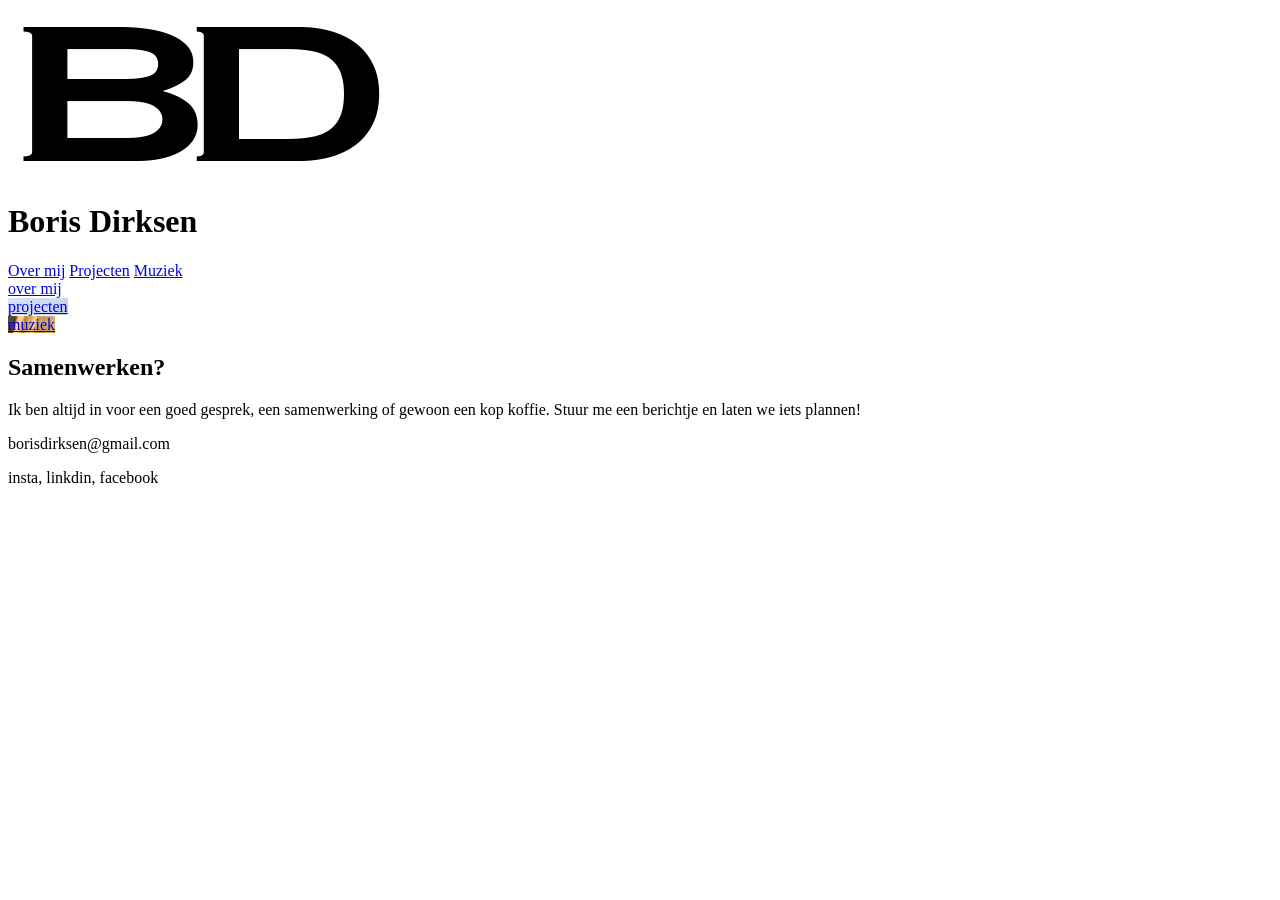
==== index.html @ 9bb9c101 "Add files via upload" ====
<!DOCTYPE html>
<html lang="nl">

<head>
    <meta charset="UTF-8">
    <meta name="viewport" content="width=device-width, initial-scale=1.0">
    <title>BorisDirksen - Home</title>
    <link rel="stylesheet" href="css/style.css">
    <link rel="stylesheet" href="css/reset.css">
</head>

<body>
    <header class="main-header">
        <a href="index.html" class="brand"><img src="assets/logo-boris.png" alt="Boris Dirksen" class="logo-bd"></a>
        <h1 class="brand">Boris Dirksen</h1>
        <nav class="top-nav">
            <a href="over.html">Over mij</a>
            <a href="projecten.html">Projecten</a>
            <a href="muziek.html">Muziek</a>
        </nav>
    </header>

    <main>
        <section class="hero-grid">
            <a class="card" href="over.html" style="background-image:url('assets/new-over.jpg')">
                <div class="card-overlay"></div>
                <span class="card-text">over mij</span>
            </a>

            <a class="card" href="projecten.html" style="background-image:url('assets/projecten.png')">
                <div class="card-overlay"></div>
                <span class="card-text">projecten</span>
            </a>

            <a class="card" href="muziek.html" style="background-image:url('assets/boris.png')">
                <div class="card-overlay"></div>
                <span class="card-text">muziek</span>
            </a>
        </section>

        <div class="koffie">
            <h2>Samenwerken?</h2>
            <p>Ik ben altijd in voor een goed gesprek, een samenwerking of gewoon een kop koffie. Stuur me een berichtje
                en laten we iets plannen!</p>
        </div>

        <footer class="site-footer">
            <p>borisdirksen@gmail.com</p>
            <p>insta, linkdin, facebook</p>
        </footer>
    </main>
    <script src="js/hero-hover.js"></script>
</body>

</html>
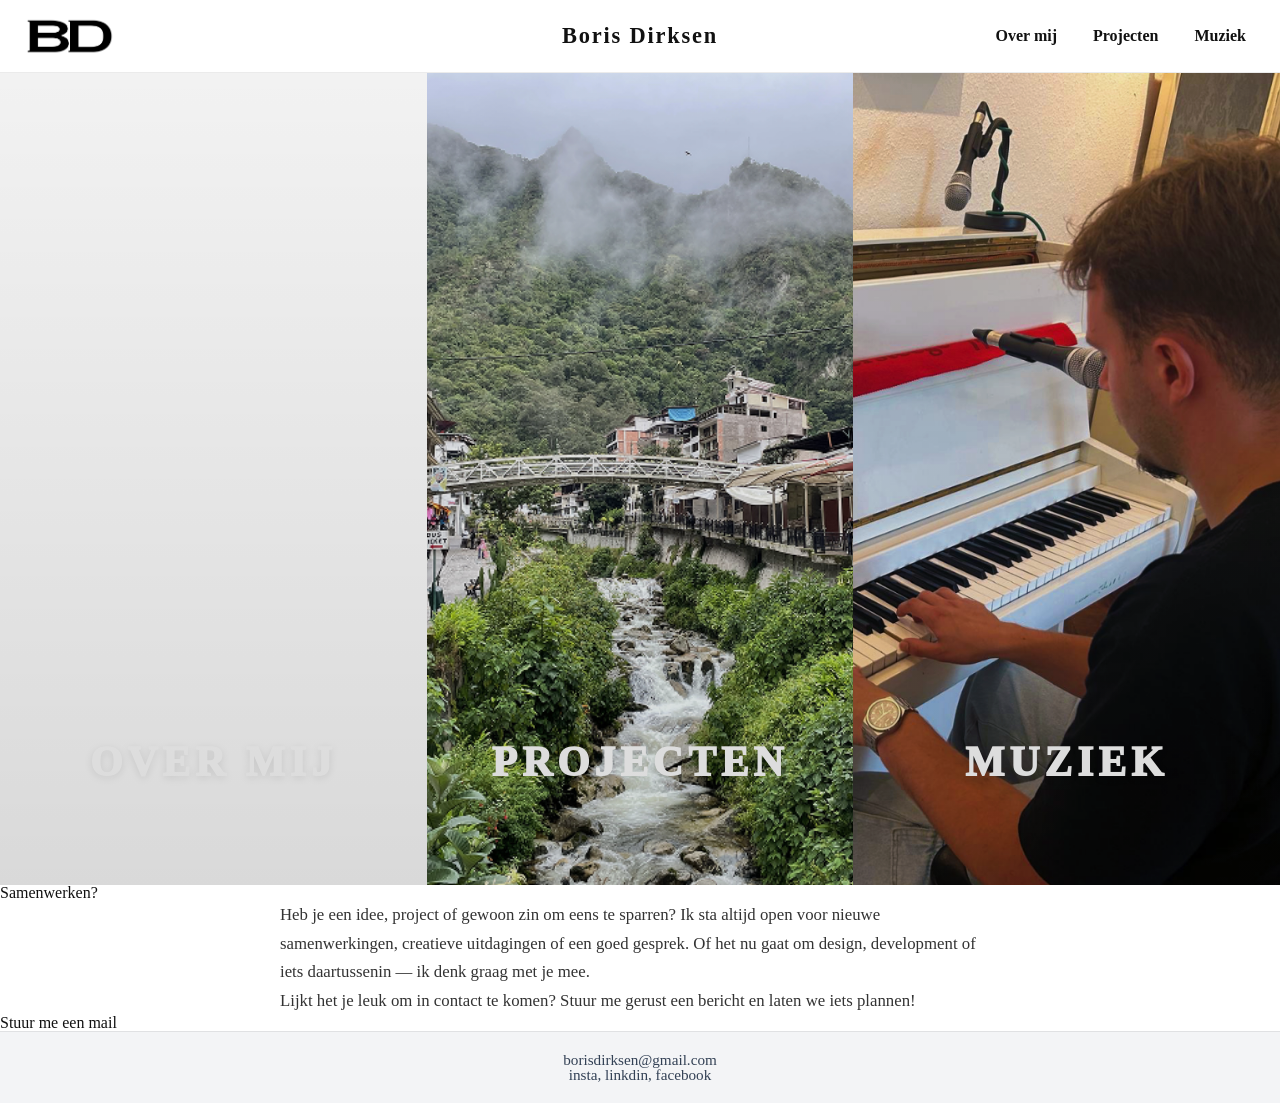
==== commit d26cfcfe: "Add files via upload" ====
--- a/index.html
+++ b/index.html
@@ -38,11 +38,21 @@
             </a>
         </section>
 
-        <div class="koffie">
-            <h2>Samenwerken?</h2>
-            <p>Ik ben altijd in voor een goed gesprek, een samenwerking of gewoon een kop koffie. Stuur me een berichtje
-                en laten we iets plannen!</p>
-        </div>
+<div class="koffie">
+    <h2>Samenwerken?</h2>
+    <p>
+        Heb je een idee, project of gewoon zin om eens te sparren? Ik sta altijd open voor nieuwe samenwerkingen,
+        creatieve uitdagingen of een goed gesprek. Of het nu gaat om design, development of iets daartussenin —
+        ik denk graag met je mee.
+    </p>
+    <p>
+        Lijkt het je leuk om in contact te komen? Stuur me gerust een bericht en laten we iets plannen!
+    </p>
+
+    <a href="mailto:borisdirksen@gmail.com" class="mail-button">
+        Stuur me een mail
+    </a>
+</div>
 
         <footer class="site-footer">
             <p>borisdirksen@gmail.com</p>
--- a/css/style.css
+++ b/css/style.css
@@ -0,0 +1,995 @@
+/* Reset */
+*,
+*::before,
+*::after {
+    margin: 0;
+    padding: 0;
+    box-sizing: border-box;
+}
+
+html,
+body {
+    width: 100%;
+    min-height: 100%;
+    scroll-behavior: smooth;
+}
+
+body {
+    background: #fff;
+    color: #111;
+}
+
+a {
+    color: inherit;
+    text-decoration: none;
+}
+
+img {
+    display: block;
+    width: 100%;
+    height: auto;
+}
+
+/* Header */
+.main-header {
+    position: sticky;
+    top: 0;
+    width: 100%;
+    z-index: 1000;
+    display: flex;
+    justify-content: space-between;
+    align-items: center;
+    padding: 16px 24px;
+    background: rgba(255, 255, 255, 0.78);
+    backdrop-filter: blur(12px);
+    border-bottom: 1px solid rgba(0, 0, 0, 0.08);
+}
+
+.terugknop {
+    width: 50px;
+    height: 100%;
+    display: inline-block;
+    transform-origin: center;
+    transition: transform 300ms ease-in-out;
+}
+
+.terugknop:hover {
+    transform: scale(1.2) rotate(720deg);
+    /* 3 x 360 = 1080 graden */
+}
+
+.main-project-detail {
+    max-width: 1300px;
+    margin: 0 auto;
+}
+
+.brand {
+    font-size: 1.4rem;
+    font-weight: 800;
+    letter-spacing: 0.08em;
+}
+
+.main-header>h1.brand {
+    font-weight: 800 !important;
+    position: absolute;
+    left: 50%;
+    transform: translateX(-50%);
+}
+
+.logo-bd {
+    height: 40px;
+}
+
+.top-nav {
+    display: flex;
+    gap: 16px;
+}
+
+.top-nav a {
+    font-weight: 600;
+    color: #111;
+    padding: 8px 10px;
+    border-radius: 8px;
+    transition: background 0.2s ease;
+}
+
+.top-nav a:hover {
+    background: rgba(0, 0, 0, 0.06);
+}
+
+/* Home grid */
+.hero-grid {
+    display: grid;
+    grid-template-columns: repeat(3, 1fr);
+    gap: 0;
+    width: 100%;
+    min-height: calc(100vh - 88px);
+}
+
+.titel-pagina {
+    font-weight: 800;
+    display: flex;
+    flex-direction: column;
+    align-items: center;
+    justify-content: center;
+    text-align: center;
+    margin: 0px auto 50px auto;
+}
+
+.wastewise-image {
+    width: 50%;
+    max-height: 400px;
+    object-fit: cover;
+    border-radius: 14px;
+    box-shadow: 0 20px 60px rgba(0, 0, 0, 0.15);
+    margin: 0 auto;
+}
+
+.projects-page {
+    padding: 48px 24px 72px;
+    max-width: 1300px;
+    margin: 0 auto;
+}
+
+.watisadd {
+    width: 50%;
+    margin: 50px auto;
+    background: #fff;
+    /* optioneel, nodig voor zichtbare schaduw op transparante achtergronden */
+    border-radius: 8px;
+    /* optioneel, maakt de schaduw vloeiender */
+    transition: box-shadow 200ms ease, transform 200ms ease;
+}
+
+.watisadd:hover {
+    transform: translateY(-4px);
+    /* licht optillen voor effect */
+}
+
+.about-page {
+    padding: 48px 24px 72px;
+    max-width: 1300px;
+    margin: 0 auto;
+}
+
+.project-detail-page {
+    padding: 48px 24px 72px;
+    max-width: 1300px;
+    margin: 0 auto;
+}
+
+.about-content {
+    display: grid;
+    grid-template-columns: 1fr 1fr;
+    gap: 48px;
+    align-items: start;
+    margin-top: 32px;
+}
+
+p {
+    font-size: 1.55rem;
+    line-height: 1.7;
+}
+
+.about-copy p {
+    color: #334155;
+    font-size: 1.35rem;
+    line-height: 1.3;
+    margin: 20px;
+}
+
+.about-copy h1 {
+    font-size: 2.6rem;
+    margin-bottom: 18px;
+}
+
+.about-photo{
+    height: 500px;
+    width: auto;
+    border-radius: 14px;
+    box-shadow: 0 20px 60px rgba(0, 0, 0, 0.15);
+}
+
+.about-image {
+    display: flex;
+    align-items: center;
+    justify-content: center;
+}
+
+.about-image img {
+    width: 100%;
+    border-radius: 24px;
+    box-shadow: 0 28px 60px rgba(15, 23, 42, 0.12);
+    object-fit: cover;
+}
+
+@media (max-width: 900px) {
+    .about-content {
+        grid-template-columns: 1fr;
+        gap: 32px;
+    }
+}
+
+
+
+
+
+.project-detail-grid {
+    display: flex;
+    flex-direction: column;
+    gap: 40px;
+    margin-top: 40px;
+}
+
+.text-section {
+    max-width: 1000px;
+    margin: 150px auto;
+}
+
+.text-section p {
+    font-size: 20px;
+    line-height: 1.3;
+}
+
+.text-section h2 {
+    font-size: 1.6rem;
+    margin-bottom: 10px;
+}
+
+/* Rij 1 */
+.project-detail-grid>.project-detail-copy,
+.project-detail-grid>.project-detail-images {
+    display: grid;
+    gap: 20px;
+}
+
+.project-detail-copy p {
+    font-size: 20px;
+    line-height: 1.3;
+}
+
+.copy-p {
+    font-size: 20px;
+    line-height: 1.3;
+    margin-top: 20px;
+}
+
+.project-detail-grid {
+    display: grid;
+    gap: 40px;
+}
+
+/* Rij 1: tekst + images */
+.project-detail-grid {
+    grid-template-columns: 1fr 1fr;
+}
+
+.project-detail-images {
+    display: flex;
+    flex-direction: column;
+    gap: 20px;
+}
+
+.artikel-image-1 {
+    width: auto;
+    max-height: 400px;
+    border-radius: 10px;
+    margin: 0 auto;
+}
+
+.artikel-image-2 {
+    width: auto;
+    max-height: 400px;
+    max-width: 700px;
+    border-radius: 10px;
+    margin: 0 auto;
+}
+
+/* Rij 2: 3 images */
+.project-gallery {
+    display: grid;
+    grid-template-columns: repeat(3, 1fr);
+    gap: 60px;
+    margin: 50px auto;
+}
+
+.project-gallery-image {
+    width: auto;
+    max-height: 400px;
+    border-radius: 10px;
+    box-shadow: 0 18px 40px rgba(0, 0, 0, 0.18);
+}
+
+/* Rij 3: image + tekst */
+.project-detail-bottom {
+    display: grid;
+    grid-template-columns: 1fr 1fr;
+    gap: 20px;
+}
+
+.project-detail-bottom .image img {
+    width: 100%;
+}
+
+/* Images algemeen */
+img {
+    width: 100%;
+    height: auto;
+    display: block;
+}
+
+/* Tablet */
+@media (max-width: 900px) {
+    .project-gallery {
+        grid-template-columns: repeat(2, 1fr);
+    }
+}
+
+/* Mobiel */
+@media (max-width: 600px) {
+    .project-detail-grid {
+        grid-template-columns: 1fr;
+    }
+
+    .project-gallery {
+        grid-template-columns: 1fr;
+    }
+
+    .project-detail-bottom {
+        grid-template-columns: 1fr;
+    }
+
+    .project-detail-bottom .image {
+        order: -1;
+    }
+}
+
+.back-link {
+    display: inline-flex;
+    align-items: center;
+    gap: 0.5rem;
+    color: #111;
+    font-weight: 700;
+    margin-bottom: 24px;
+    text-decoration: none;
+    transition: color 0.2s ease;
+}
+
+.back-link:hover {
+    color: #000;
+}
+
+
+.project-link {
+    display: inline-block;
+    margin-top: 28px;
+    padding: 14px 24px;
+    background: #111;
+    color: #fff;
+    border-radius: 999px;
+    text-decoration: none;
+    transition: transform 0.2s ease, background 0.2s ease;
+}
+
+.project-link:hover {
+    transform: translateY(-2px);
+    background: #222;
+}
+
+.projects-intro {
+    max-width: 720px;
+    margin-bottom: 40px;
+    position: relative;
+    margin: 0 auto;
+}
+
+.projects-intro .eyebrow {
+    display: inline-block;
+    font-size: 0.92rem;
+    letter-spacing: 0.2em;
+    text-transform: uppercase;
+    color: #334155;
+}
+
+.projects-intro h1 {
+    font-size: clamp(2.6rem, 4vw, 3.8rem);
+}
+
+.projects-intro p {
+    max-width: 620px;
+    color: #334155;
+    line-height: 1.8;
+}
+
+.projects-grid {
+    display: grid;
+    grid-template-columns: repeat(2, minmax(0, 1fr));
+    gap: 24px;
+    margin-bottom: 32px;
+}
+
+.project-card {
+    position: relative;
+    overflow: hidden;
+    border-radius: 15px;
+    cursor: pointer;
+    box-shadow: 0 28px 60px rgba(15, 23, 42, 0.12);
+    transition: transform 0.25s ease, box-shadow 0.25s ease;
+    min-height: 460px;
+    display: flex;
+    flex-direction: column;
+    background: none;
+    width: 100%;
+    height: 450px;
+    flex: none;
+    /* voorkomt stretch in grid */
+}
+
+.project-card::before {
+    content: '';
+    position: absolute;
+    inset: 0;
+    background: rgba(0, 0, 0, 0.08);
+    opacity: 0;
+    transition: opacity 0.20s ease-out;
+    pointer-events: none;
+}
+
+.project-card:hover {
+    transform: translateY(-10px);
+    box-shadow: 0 34px 72px rgba(15, 23, 42, 0.18);
+}
+
+.project-card:hover::before {
+    opacity: 1;
+}
+
+.project-card img {
+    display: block;
+    width: 100%;
+    height: 100%;
+    object-fit: cover;
+}
+
+.project-card-content {
+    position: absolute;
+    inset: 0;
+    display: flex;
+    align-items: center;
+    justify-content: center;
+    padding: 28px;
+    background: rgba(0, 0, 0, 0.35);
+    backdrop-filter: blur(8px);
+    opacity: 0;
+    transform: translateY(12px);
+    transition: opacity 0.3s ease, transform 0.3s ease, background 0.3s ease, backdrop-filter 0.3s ease;
+    z-index: 2;
+}
+
+.project-card:hover .project-card-content {
+    opacity: 1;
+    transform: translateY(0);
+    background: rgba(0, 0, 0, 0.5);
+    backdrop-filter: blur(12px);
+}
+
+.project-card-text {
+    text-align: center;
+    width: 100%;
+    display: flex;
+    flex-direction: column;
+    gap: 16px;
+    align-items: center;
+}
+
+.project-card-content h2 {
+    color: #fff;
+    font-size: clamp(3rem, 2.6vw, 2.2rem);
+    font-weight: 800;
+    text-align: center;
+    margin: 0;
+    line-height: 1.2;
+    text-shadow: 0 10px 24px rgba(0, 0, 0, 0.35);
+}
+
+.project-subtitle {
+    color: #ffffff;
+    font-size: clamp(1rem, 1.1vw, 1rem);
+    text-align: center;
+    margin: 0;
+    padding-top: 15px;
+    font-weight: 500;
+    letter-spacing: 0.3px;
+}
+
+.video-player-container {
+    width: 80%;
+    border-radius: 24px;
+    overflow: hidden;
+    background: #000;
+    margin: 24px auto 0 auto;
+    position: relative;
+}
+
+.video-player {
+    width: 100%;
+    height: auto;
+    display: block;
+    background: #000;
+}
+
+.titel-video{
+    margin: 100px auto 0 auto;
+    text-align: center;
+
+}
+
+.video-play-btn {
+    position: absolute;
+    top: 50%;
+    left: 50%;
+    transform: translate(-50%, -50%);
+    width: 80px;
+    height: 80px;
+    background: rgba(255, 255, 255, 0.95);
+    border: none;
+    border-radius: 50%;
+    cursor: pointer;
+    display: flex;
+    align-items: center;
+    justify-content: center;
+    z-index: 10;
+    transition: all 0.3s ease;
+    box-shadow: 0 8px 32px rgba(0, 0, 0, 0.3);
+}
+
+.video-play-btn::after {
+    content: '';
+    width: 0;
+    height: 0;
+    border-left: 28px solid #111;
+    border-top: 18px solid transparent;
+    border-bottom: 18px solid transparent;
+    margin-left: 6px;
+}
+
+.video-play-btn:hover {
+    background: #fff;
+    transform: translate(-50%, -50%) scale(1.1);
+    box-shadow: 0 12px 40px rgba(0, 0, 0, 0.4);
+}
+
+
+
+
+
+.modal-main {
+    width: 100%;
+    display: grid;
+    grid-template-columns: 2fr 1fr 1fr 1fr;
+    min-height: 0;
+    overflow: hidden;
+}
+
+.modal-gallery {
+    justify-content: center;
+    align-items: flex-start;
+    overflow-x: auto;
+    overflow-y: auto;
+    min-height: 300px;
+}
+
+.modal-gallery-image {
+    width: 110%;
+    height: 110%;
+    object-fit: cover;
+    box-shadow: 0 18px 40px rgba(0, 0, 0, 0.18);
+}
+
+.modal-copy {
+    grid-column: span 3;
+    padding: 32px 36px 36px;
+    overflow-y: auto;
+    min-height: 0;
+}
+
+.project-modal {
+    position: fixed;
+    inset: 0;
+    display: none;
+    align-items: center;
+    justify-content: center;
+    padding: 24px;
+    z-index: 2000;
+}
+
+.project-modal.is-open {
+    display: flex;
+}
+
+.modal-backdrop {
+    position: absolute;
+    inset: 0;
+    background: rgba(15, 23, 42, 0.72);
+}
+
+.modal-inner {
+    position: relative;
+    width: 80%;
+    background: #fff;
+    border-radius: 15px;
+    box-shadow: 0 40px 120px rgba(15, 23, 42, 0.2);
+    overflow-y: auto;
+    /* 👈 dit is de key */
+    display: flex;
+    gap: 0;
+    max-height: 90vh;
+    z-index: 1;
+}
+
+.modal-close {
+    position: absolute;
+    top: 18px;
+    right: 18px;
+    width: 42px;
+    height: 42px;
+    border: none;
+    background: rgba(15, 23, 42, 0.08);
+    color: #111;
+    font-size: 1.6rem;
+    line-height: 1;
+    border-radius: 50%;
+    cursor: pointer;
+}
+
+.modal-image img {
+    width: 100%;
+    height: 100%;
+    object-fit: cover;
+    min-height: 100%;
+}
+
+.modal-copy {
+    padding: 36px 36px 44px;
+    display: flex;
+    flex-direction: column;
+    overflow-y: auto;
+    min-height: 0;
+}
+
+.modal-copy .eyebrow {
+    color: #64748b;
+    margin-bottom: 18px;
+}
+
+.modal-copy h2 {
+    font-size: clamp(2.2rem, 3vw, 2.8rem);
+    margin: 0 0 18px;
+}
+
+.modal-copy p {
+    color: #334155;
+    font-size: 1rem;
+    line-height: 1.8;
+    margin-bottom: 28px;
+}
+
+.modal-link {
+    display: inline-flex;
+    align-items: center;
+    justify-content: center;
+    padding: 14px 24px;
+    border-radius: 999px;
+    background: #111;
+    color: #fff;
+    font-weight: 700;
+    transition: background 0.25s ease;
+}
+
+.modal-link:hover {
+    background: #333;
+}
+
+.card {
+    position: relative;
+    width: 100%;
+    min-height: 100%;
+    height: 100%;
+    background-size: cover;
+    background-position: center;
+    overflow: hidden;
+    display: flex;
+    align-items: center;
+    justify-content: center;
+}
+
+.card::after {
+    content: '';
+    position: absolute;
+    inset: 0;
+    background: linear-gradient(180deg, rgba(0, 0, 0, 0.05), rgba(0, 0, 0, 0.15));
+    transition: background 0.35s ease;
+}
+
+.card-text {
+    position: absolute;
+    left: 50%;
+    top: 85%;
+    transform: translate(-50%, -50%);
+    color: #fff;
+    font-size: 2.6rem;
+    font-weight: 1000;
+    letter-spacing: 0.12em;
+    text-transform: uppercase;
+    text-align: center;
+    line-height: 1.1;
+    transition: transform 0.35s ease-out, font-size 0.35s ease-out, left 0.35s ease-out, top 0.35s ease;
+    white-space: nowrap;
+    text-shadow: 0 2px 8px rgba(0, 0, 0, 0.1);
+}
+
+.card.is-hovered::after {
+    background: linear-gradient(180deg, rgba(0, 0, 0, 0.08), rgba(0, 0, 0, 0.35));
+}
+
+.card.is-hovered .card-text {
+    left: 14%;
+    top: 80%;
+    transform: translateY(-35%) rotate(-90deg);
+    transform-origin: left center;
+    font-size: 4rem;
+    text-align: left;
+}
+
+.card,
+.card:visited,
+.card:active,
+.card:hover {
+    color: inherit;
+    text-decoration: none;
+}
+
+.hover-gallery {
+    display: grid;
+    grid-template-columns: repeat(auto-fit, minmax(200px, 1fr));
+    gap: 20px;
+    margin: 40px 0;
+}
+
+.gallery-item {
+    position: relative;
+    aspect-ratio: 1;
+    background-size: cover;
+    background-position: center;
+    border-radius: 16px;
+    overflow: hidden;
+    cursor: pointer;
+    box-shadow: 0 8px 24px rgba(15, 23, 42, 0.12);
+    transition: transform 0.3s ease;
+}
+
+.gallery-item:hover {
+    transform: scale(1.02);
+}
+
+.gallery-item h3 {
+    position: absolute;
+    bottom: 0;
+    left: 0;
+    right: 0;
+    background: linear-gradient(transparent, rgba(0, 0, 0, 0.8));
+    color: white;
+    margin: 0;
+    padding: 16px;
+    font-size: 1rem;
+}
+
+.gallery-lightbox {
+    position: fixed;
+    inset: 0;
+    display: none;
+    align-items: center;
+    justify-content: center;
+    z-index: 3000;
+}
+
+.gallery-lightbox.active {
+    display: flex;
+}
+
+.lightbox-backdrop {
+    position: absolute;
+    inset: 0;
+    background: rgba(15, 23, 42, 0.9);
+    cursor: pointer;
+}
+
+.lightbox-content {
+    position: relative;
+    max-width: 85vw;
+    max-height: 85vh;
+    z-index: 1;
+    display: flex;
+    align-items: center;
+    justify-content: center;
+}
+
+#lightboxImage {
+    max-width: 100%;
+    max-height: 100%;
+    border-radius: 24px;
+    box-shadow: 0 40px 120px rgba(15, 23, 42, 0.4);
+    object-fit: contain;
+    transform: scale(0.9);
+    transition: transform 0.3s ease;
+}
+
+.gallery-lightbox.active #lightboxImage {
+    transform: scale(1);
+}
+
+.lightbox-close {
+    position: absolute;
+    top: 20px;
+    right: 20px;
+    width: 50px;
+    height: 50px;
+    background: rgba(255, 255, 255, 0.95);
+    border: none;
+    border-radius: 50%;
+    color: #111;
+    font-size: 32px;
+    cursor: pointer;
+    display: flex;
+    align-items: center;
+    justify-content: center;
+    z-index: 2;
+    transition: all 0.2s ease;
+}
+
+.lightbox-close:hover {
+    background: #fff;
+    transform: scale(1.1);
+}
+
+    padding: 80px 20px;
+    text-align: center;
+}
+
+.koffie h2 {
+    font-size: 2.6rem;
+    margin-bottom: 18px;
+}
+
+.koffie p {
+    max-width: 720px;
+    margin: 0 auto;
+    color: #333;
+    font-size: 1.05rem;
+    line-height: 1.7;
+}
+
+.project-subtitle {
+    text-align: center;
+    color: white;
+    margin-top: -30px;
+    margin-bottom: 40px;
+}
+
+.project-hero img {
+    width: 80%;
+    max-height: 500px;
+    object-fit: cover;
+    border-radius: 14px;
+    box-shadow: 0 20px 60px rgba(0, 0, 0, 0.15);
+    margin: 0 auto;
+}
+
+.project-detail-copy h2 {
+    font-size: 1.6rem;
+    margin-bottom: 10px;
+}
+
+.project-detail-copy h3 {
+    margin-top: 20px;
+    font-size: 1.2rem;
+    color: #444;
+}
+
+.project-detail-copy {
+    max-width: 540px;
+}
+
+/* Footer */
+.site-footer {
+    padding: 20px 24px;
+    text-align: center;
+    background: rgba(243, 244, 246, 0.95);
+    border-top: 1px solid rgba(0, 0, 0, 0.08);
+    color: #334155;
+    font-size: 0.95rem;
+}
+
+.hover-gallery {
+    display: flex;
+    width: 100%;
+    height: 500px;
+    gap: 10px;
+    overflow: hidden;
+}
+
+/* standaard smal */
+.gallery-item {
+    flex: 1;
+    height: 100%;
+    background-size: cover;
+    background-position: center;
+    position: relative;
+    border-radius: 14px;
+    cursor: pointer;
+    transition: flex 0.6s ease, filter 0.4s ease;
+    filter: brightness(0.9);
+}
+
+/* titel */
+.gallery-item h3 {
+    position: absolute;
+    bottom: 20px;
+    left: 20px;
+    color: white;
+    font-size: 1.3rem;
+    opacity: 0;
+    transform: translateY(10px);
+    transition: 0.4s ease;
+    text-shadow: 0 10px 30px rgba(0,0,0,0.5);
+}
+
+/* ACTIVE (JS zet deze class) */
+.gallery-item.active {
+    flex: 4;
+    filter: brightness(1);
+}
+
+.gallery-item.active h3 {
+    opacity: 1;
+    transform: translateY(0);
+}
+
+/* niet-active items krimpen */
+.hover-gallery.has-active .gallery-item {
+    flex: 0.7;
+    filter: brightness(0.5);
+}
+
+@media (max-width: 900px) {
+    .hero-grid {
+        grid-template-columns: 1fr;
+        min-height: calc(100vh - 88px);
+    }
+
+    .card-text {
+        font-size: 2rem;
+        left: 50%;
+        top: 52%;
+        transform: translate(-50%, -50%);
+    }
+
+    .card.is-hovered .card-text {
+        left: 10%;
+        top: 60%;
+        transform: translateY(-35%) rotate(-90deg);
+        font-size: 2.2rem;
+    }
+
+    .projects-grid {
+        grid-template-columns: 1fr;
+    }
+
+    .modal-inner {
+        grid-template-columns: 1fr;
+    }
+
+    .modal-image {
+        min-height: 220px;
+    }
+}
